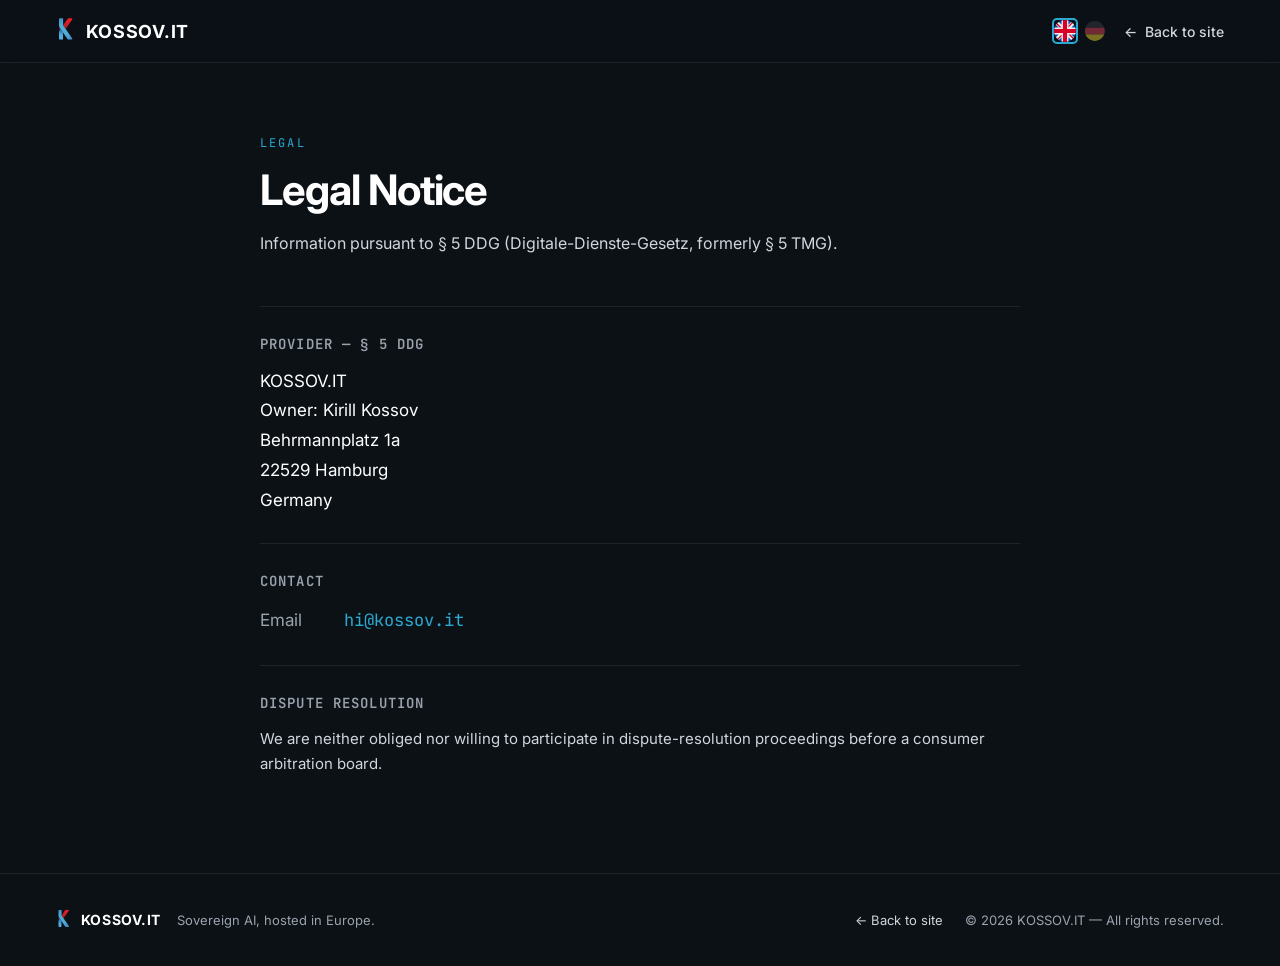
==== legal-notice.html @ 22921ca2 "Add bilingual KOSSOV.IT site with working language switch and filled Impressum Deployable static sit" ====
<!DOCTYPE html>
<html lang="de">
<head>
<meta charset="utf-8">
<meta name="viewport" content="width=device-width, initial-scale=1">
<title>Impressum — KOSSOV.IT</title>
<meta name="description" content="Impressum von KOSSOV.IT — Angaben gemäß § 5 DDG.">
<link rel="canonical" href="https://kossov.it/legal-notice.html">
<meta name="theme-color" content="#0c1116">
<meta name="robots" content="noindex">
<link rel="icon" href="assets/favicon.svg" type="image/svg+xml">
<link rel="apple-touch-icon" href="assets/favicon.svg">
<link rel="preconnect" href="https://fonts.googleapis.com">
<link rel="preconnect" href="https://fonts.gstatic.com" crossorigin>
<link href="https://fonts.googleapis.com/css2?family=Inter:wght@400;500;600;700&family=JetBrains+Mono:wght@400;500&display=swap" rel="stylesheet">
<style>
  *,*::before,*::after{box-sizing:border-box;}
  html,body{margin:0;padding:0;}
  html{scroll-behavior:smooth;}
  ::selection{background:#2ba9d3;color:#fff;}
  .back-link:hover{color:#fff!important;}
  .footer-link:hover{color:#fff!important;}
  .mail-link:hover{color:#fff!important;}
  .lang-flag.inactive:hover{opacity:1!important;}
  @media (max-width:700px){
    .ln-header{padding:13px 20px!important;}
    .ln-content{padding:44px 20px 72px!important;}
    .ln-footer{padding:24px 20px!important;flex-direction:column!important;align-items:flex-start!important;}
    .ln-h1{font-size:34px!important;}
  }
</style>
</head>
<body>

<div style="background:#0c1116;color:#fff;font-family:'Inter',ui-sans-serif,system-ui,sans-serif;-webkit-font-smoothing:antialiased;min-height:100vh;overflow-x:hidden;">

  <header class="ln-header" style="position:sticky;top:0;z-index:50;display:flex;align-items:center;justify-content:space-between;padding:16px 56px;border-bottom:1px solid rgba(255,255,255,.08);background:rgba(12,17,22,.82);backdrop-filter:blur(14px);-webkit-backdrop-filter:blur(14px);">
    <a href="index.html" style="display:flex;align-items:center;gap:11px;text-decoration:none;">
      <img src="assets/k-logo.svg" alt="KOSSOV.IT" style="height:30px;width:auto;display:block;">
      <span style="font-weight:700;font-size:18px;letter-spacing:.04em;color:#fff;">KOSSOV.IT</span>
    </a>
    <div style="display:flex;align-items:center;gap:18px;">
      <div style="display:flex;gap:8px;align-items:center;">
        <img src="assets/flags/en.svg" alt="EN" title="English" class="lang-flag inactive" data-lang="en" style="width:22px;height:22px;border-radius:3px;cursor:pointer;opacity:.45;transition:opacity .15s;">
        <img src="assets/flags/de.svg" alt="DE" title="Deutsch" class="lang-flag" data-lang="de" style="width:22px;height:22px;border-radius:3px;cursor:pointer;box-shadow:0 0 0 2px #2ba9d3;">
      </div>
      <a href="index.html" class="back-link" data-i18n="ln.back" style="display:flex;align-items:center;gap:8px;color:#cfd6dd;font-size:14px;font-weight:500;text-decoration:none;transition:color .15s;"><span>&larr;</span> Zur Website</a>
    </div>
  </header>

  <section class="ln-content" style="padding:72px 56px 96px;">
    <div style="max-width:760px;margin:0 auto;">
      <div data-i18n="ln.eyebrow" style="font-family:'JetBrains Mono',ui-monospace,'SF Mono',Menlo,monospace;font-size:12px;letter-spacing:.18em;text-transform:uppercase;color:#2ba9d3;margin-bottom:16px;">Rechtliches</div>
      <h1 class="ln-h1" data-i18n="ln.h1" style="font-size:42px;font-weight:700;letter-spacing:-.025em;line-height:1.08;margin:0;color:#fff;">Impressum</h1>
      <p data-i18n="ln.intro" style="font-size:16px;line-height:1.7;color:#cfd6dd;margin:18px 0 0;">Angaben gemäß &sect;&nbsp;5 DDG (Digitale-Dienste-Gesetz, vormals &sect;&nbsp;5 TMG).</p>

      <div style="margin-top:48px;border-top:1px solid rgba(255,255,255,.08);padding-top:28px;">
        <h2 data-i18n="ln.provider.h" style="font-size:14px;font-weight:600;font-family:'JetBrains Mono',ui-monospace,'SF Mono',Menlo,monospace;letter-spacing:.08em;text-transform:uppercase;color:#9aa3ad;margin:0 0 14px;">Anbieter &mdash; &sect;&nbsp;5 DDG</h2>
        <div data-i18n="ln.provider.body" style="font-size:17px;line-height:1.75;color:#fff;">KOSSOV.IT<br>Inhaber: Kirill Kossov<br>Behrmannplatz 1a<br>22529 Hamburg<br>Deutschland</div>
      </div>

      <div style="margin-top:28px;border-top:1px solid rgba(255,255,255,.08);padding-top:28px;">
        <h2 data-i18n="ln.contact.h" style="font-size:14px;font-weight:600;font-family:'JetBrains Mono',ui-monospace,'SF Mono',Menlo,monospace;letter-spacing:.08em;text-transform:uppercase;color:#9aa3ad;margin:0 0 14px;">Kontakt</h2>
        <div style="font-size:17px;line-height:1.9;color:#fff;">
          <div style="display:flex;gap:12px;flex-wrap:wrap;"><span data-i18n="ln.contact.email" style="color:#9aa3ad;min-width:72px;">E-Mail</span><a href="mailto:hi@kossov.it" class="mail-link" style="font-family:'JetBrains Mono',ui-monospace,'SF Mono',Menlo,monospace;color:#2ba9d3;text-decoration:none;transition:color .15s;">hi@kossov.it</a></div>
        </div>
      </div>

      <div style="margin-top:28px;border-top:1px solid rgba(255,255,255,.08);padding-top:28px;">
        <h2 data-i18n="ln.dispute.h" style="font-size:14px;font-weight:600;font-family:'JetBrains Mono',ui-monospace,'SF Mono',Menlo,monospace;letter-spacing:.08em;text-transform:uppercase;color:#9aa3ad;margin:0 0 14px;">Streitbeilegung</h2>
        <p data-i18n="ln.dispute.p" style="font-size:15px;line-height:1.7;color:#cfd6dd;margin:0;">Wir sind nicht verpflichtet und nicht bereit, an Streitbeilegungsverfahren vor einer Verbraucherschlichtungsstelle teilzunehmen.</p>
      </div>
    </div>
  </section>

  <footer class="ln-footer" style="padding:34px 56px;display:flex;align-items:center;justify-content:space-between;border-top:1px solid rgba(255,255,255,.08);background:#0c1116;flex-wrap:wrap;gap:16px;">
    <div style="display:flex;align-items:center;gap:10px;">
      <img src="assets/k-logo.svg" alt="" style="height:24px;width:auto;">
      <span style="font-weight:700;font-size:14px;letter-spacing:.04em;color:#fff;">KOSSOV.IT</span>
      <span data-i18n="footer.tag" style="color:#9aa3ad;font-size:13px;margin-left:6px;">Souveräne KI, gehostet in Europa.</span>
    </div>
    <div style="display:flex;align-items:center;gap:22px;font-size:13px;color:#9aa3ad;flex-wrap:wrap;">
      <a href="index.html" class="footer-link" data-i18n="ln.back" style="color:#cfd6dd;text-decoration:none;transition:color .15s;">Zur Website</a>
      <span data-i18n="footer.rights">&copy; 2026 KOSSOV.IT &mdash; Alle Rechte vorbehalten.</span>
    </div>
  </footer>

</div>

<script>
  var I18N_EN = {
    "meta.title": "Legal Notice — KOSSOV.IT",
    "meta.desc": "Legal Notice for KOSSOV.IT — information pursuant to § 5 DDG.",
    "ln.back": "<span>&larr;</span> Back to site",
    "ln.eyebrow": "Legal",
    "ln.h1": "Legal Notice",
    "ln.intro": "Information pursuant to &sect;&nbsp;5 DDG (Digitale-Dienste-Gesetz, formerly &sect;&nbsp;5 TMG).",
    "ln.provider.h": "Provider &mdash; &sect;&nbsp;5 DDG",
    "ln.provider.body": "KOSSOV.IT<br>Owner: Kirill Kossov<br>Behrmannplatz 1a<br>22529 Hamburg<br>Germany",
    "ln.contact.h": "Contact",
    "ln.contact.email": "Email",
    "ln.dispute.h": "Dispute resolution",
    "ln.dispute.p": "We are neither obliged nor willing to participate in dispute-resolution proceedings before a consumer arbitration board.",
    "footer.tag": "Sovereign AI, hosted in Europe.",
    "footer.rights": "&copy; 2026 KOSSOV.IT &mdash; All rights reserved."
  };

  (function(){
    var nodes = document.querySelectorAll('[data-i18n]');
    var deHTML = {};
    nodes.forEach(function(el){ deHTML[el.getAttribute('data-i18n')] = el.innerHTML; });
    var metaDesc = document.querySelector('meta[name="description"]');
    var deMeta = { title: document.title, desc: metaDesc ? metaDesc.getAttribute('content') : '' };

    function apply(lang){
      var en = lang === 'en';
      document.documentElement.lang = lang;
      nodes.forEach(function(el){
        var k = el.getAttribute('data-i18n');
        el.innerHTML = (en && I18N_EN[k] != null) ? I18N_EN[k] : deHTML[k];
      });
      document.title = en ? I18N_EN['meta.title'] : deMeta.title;
      if(metaDesc) metaDesc.setAttribute('content', en ? I18N_EN['meta.desc'] : deMeta.desc);
      document.querySelectorAll('.lang-flag').forEach(function(f){
        var active = f.getAttribute('data-lang') === lang;
        f.style.opacity = active ? '1' : '.45';
        f.style.boxShadow = active ? '0 0 0 2px #2ba9d3' : 'none';
        f.classList.toggle('inactive', !active);
      });
    }

    function setLang(lang, persist){
      if(lang !== 'en') lang = 'de';
      apply(lang);
      if(persist){ try{ localStorage.setItem('lang', lang); }catch(e){} }
    }

    function detect(){
      var saved = null;
      try{ saved = localStorage.getItem('lang'); }catch(e){}
      if(saved === 'en' || saved === 'de') return saved;
      var nav = (navigator.languages && navigator.languages[0]) || navigator.language || navigator.userLanguage || '';
      return nav.toLowerCase().indexOf('en') === 0 ? 'en' : 'de';
    }

    document.querySelectorAll('.lang-flag').forEach(function(f){
      f.addEventListener('click', function(){ setLang(f.getAttribute('data-lang'), true); });
    });

    setLang(detect(), false);
    window.setLang = setLang;
  })();
</script>

</body>
</html>
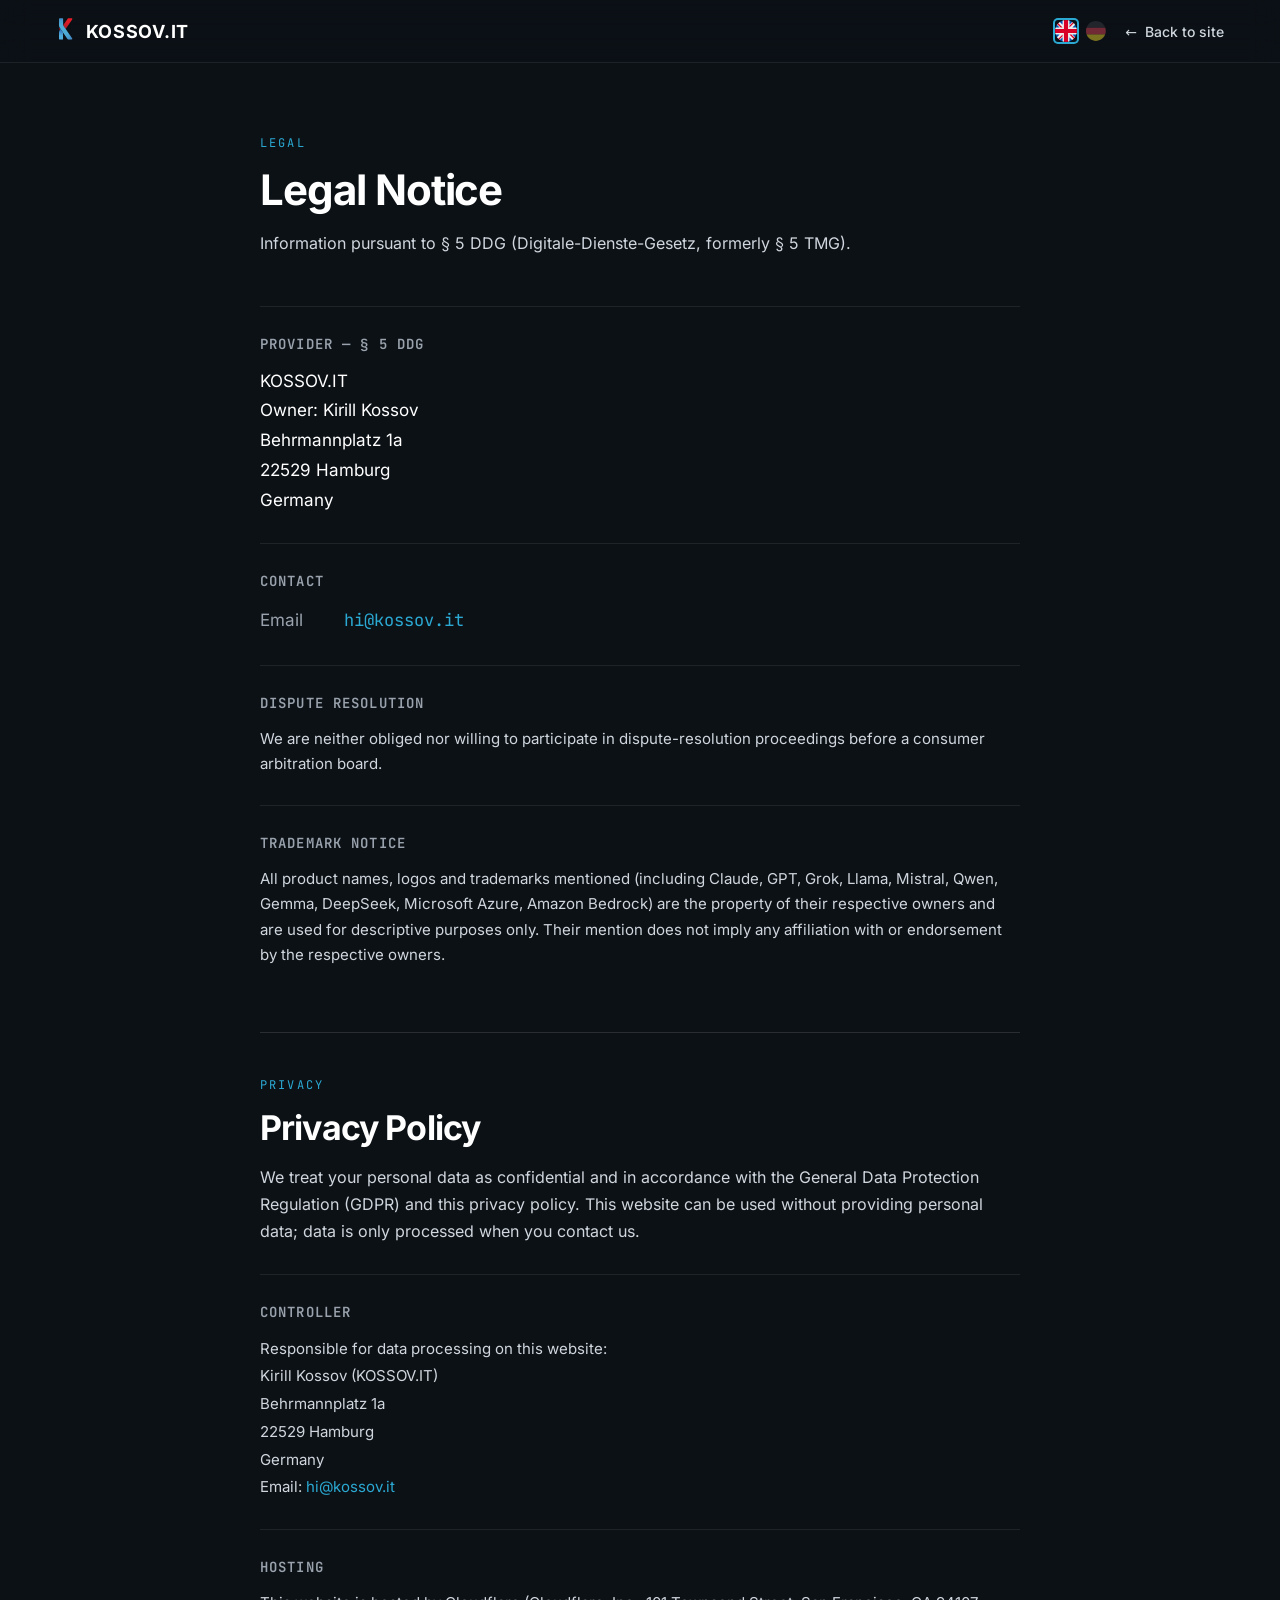
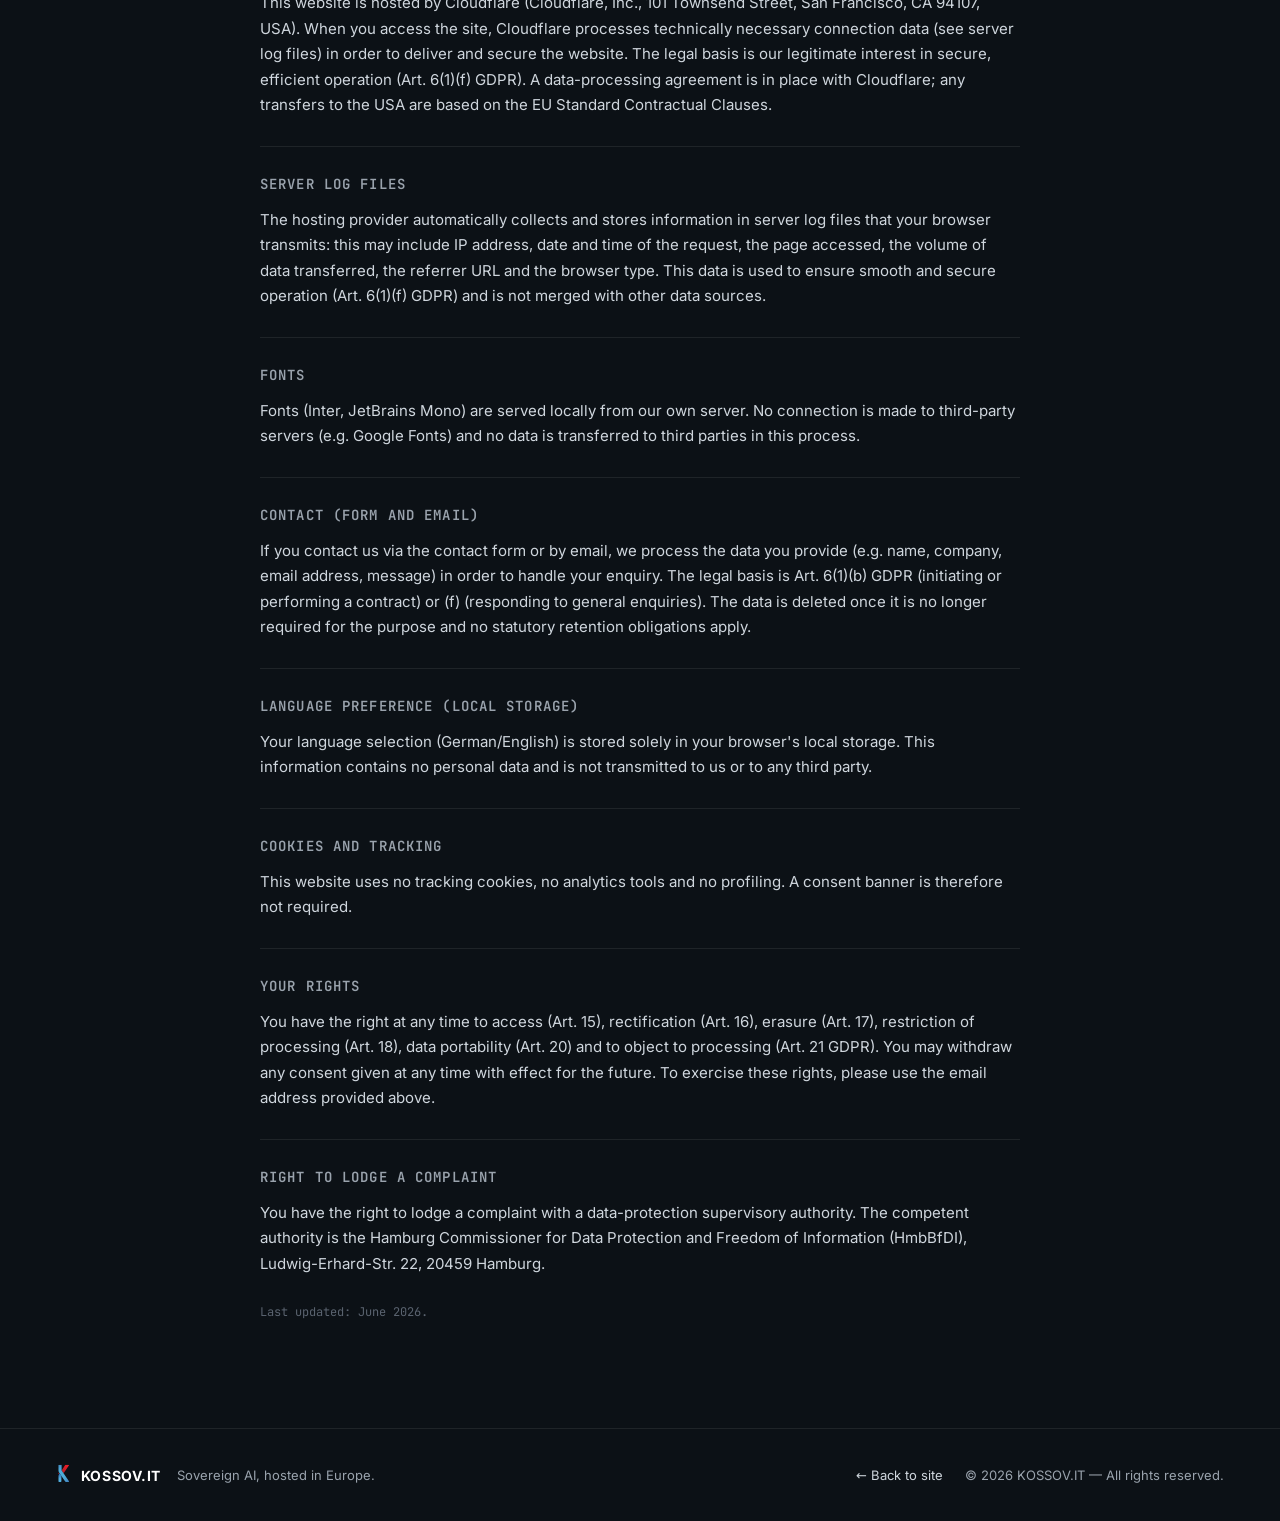
==== commit 4b163478: "Self-host fonts, add privacy policy, wire form, obfuscate email, add OG image Privacy / fonts - Self" ====
--- a/legal-notice.html
+++ b/legal-notice.html
@@ -3,16 +3,14 @@
 <head>
 <meta charset="utf-8">
 <meta name="viewport" content="width=device-width, initial-scale=1">
-<title>Impressum — KOSSOV.IT</title>
-<meta name="description" content="Impressum von KOSSOV.IT — Angaben gemäß § 5 DDG.">
+<title>Impressum & Datenschutz — KOSSOV.IT</title>
+<meta name="description" content="Impressum und Datenschutzerklärung von KOSSOV.IT — Angaben gemäß § 5 DDG und Art. 13 DSGVO.">
 <link rel="canonical" href="https://kossov.it/legal-notice.html">
 <meta name="theme-color" content="#0c1116">
 <meta name="robots" content="noindex">
 <link rel="icon" href="assets/favicon.svg" type="image/svg+xml">
 <link rel="apple-touch-icon" href="assets/favicon.svg">
-<link rel="preconnect" href="https://fonts.googleapis.com">
-<link rel="preconnect" href="https://fonts.gstatic.com" crossorigin>
-<link href="https://fonts.googleapis.com/css2?family=Inter:wght@400;500;600;700&family=JetBrains+Mono:wght@400;500&display=swap" rel="stylesheet">
+<link rel="stylesheet" href="assets/fonts.css">
 <style>
   *,*::before,*::after{box-sizing:border-box;}
   html,body{margin:0;padding:0;}
@@ -62,7 +60,7 @@
       <div style="margin-top:28px;border-top:1px solid rgba(255,255,255,.08);padding-top:28px;">
         <h2 data-i18n="ln.contact.h" style="font-size:14px;font-weight:600;font-family:'JetBrains Mono',ui-monospace,'SF Mono',Menlo,monospace;letter-spacing:.08em;text-transform:uppercase;color:#9aa3ad;margin:0 0 14px;">Kontakt</h2>
         <div style="font-size:17px;line-height:1.9;color:#fff;">
-          <div style="display:flex;gap:12px;flex-wrap:wrap;"><span data-i18n="ln.contact.email" style="color:#9aa3ad;min-width:72px;">E-Mail</span><a href="mailto:hi@kossov.it" class="mail-link" style="font-family:'JetBrains Mono',ui-monospace,'SF Mono',Menlo,monospace;color:#2ba9d3;text-decoration:none;transition:color .15s;">hi@kossov.it</a></div>
+          <div style="display:flex;gap:12px;flex-wrap:wrap;"><span data-i18n="ln.contact.email" style="color:#9aa3ad;min-width:72px;">E-Mail</span><a data-eu="hi" data-ed="kossov.it" href="#" class="mail-link" style="font-family:'JetBrains Mono',ui-monospace,'SF Mono',Menlo,monospace;color:#2ba9d3;text-decoration:none;transition:color .15s;">hi(at)kossov.it</a></div>
         </div>
       </div>
 
@@ -70,6 +68,64 @@
         <h2 data-i18n="ln.dispute.h" style="font-size:14px;font-weight:600;font-family:'JetBrains Mono',ui-monospace,'SF Mono',Menlo,monospace;letter-spacing:.08em;text-transform:uppercase;color:#9aa3ad;margin:0 0 14px;">Streitbeilegung</h2>
         <p data-i18n="ln.dispute.p" style="font-size:15px;line-height:1.7;color:#cfd6dd;margin:0;">Wir sind nicht verpflichtet und nicht bereit, an Streitbeilegungsverfahren vor einer Verbraucherschlichtungsstelle teilzunehmen.</p>
       </div>
+
+      <div style="margin-top:28px;border-top:1px solid rgba(255,255,255,.08);padding-top:28px;">
+        <h2 data-i18n="ln.trademark.h" style="font-size:14px;font-weight:600;font-family:'JetBrains Mono',ui-monospace,'SF Mono',Menlo,monospace;letter-spacing:.08em;text-transform:uppercase;color:#9aa3ad;margin:0 0 14px;">Markenhinweis</h2>
+        <p data-i18n="ln.trademark.p" style="font-size:15px;line-height:1.7;color:#cfd6dd;margin:0;">Alle genannten Produktnamen, Logos und Marken (u.&nbsp;a. Claude, GPT, Grok, Llama, Mistral, Qwen, Gemma, DeepSeek, Microsoft Azure, Amazon Bedrock) sind Eigentum ihrer jeweiligen Inhaber und dienen ausschließlich der Beschreibung. Ihre Nennung begründet keine Verbindung zu oder Befürwortung durch die jeweiligen Inhaber.</p>
+      </div>
+
+      <div id="datenschutz" style="margin-top:64px;border-top:1px solid rgba(255,255,255,.12);padding-top:44px;scroll-margin-top:90px;">
+        <div data-i18n="ln.pp.eyebrow" style="font-family:'JetBrains Mono',ui-monospace,'SF Mono',Menlo,monospace;font-size:12px;letter-spacing:.18em;text-transform:uppercase;color:#2ba9d3;margin-bottom:16px;">Datenschutz</div>
+        <h2 data-i18n="ln.pp.h" style="font-size:34px;font-weight:700;letter-spacing:-.025em;line-height:1.1;margin:0;color:#fff;">Datenschutzerklärung</h2>
+        <p data-i18n="ln.pp.intro" style="font-size:16px;line-height:1.7;color:#cfd6dd;margin:18px 0 0;">Wir behandeln Ihre personenbezogenen Daten vertraulich und entsprechend der Datenschutz-Grundverordnung (DSGVO) sowie dieser Datenschutzerklärung. Diese Website kann ohne Angabe personenbezogener Daten genutzt werden; Daten werden nur verarbeitet, wenn Sie uns kontaktieren.</p>
+      </div>
+
+      <div style="margin-top:28px;border-top:1px solid rgba(255,255,255,.08);padding-top:28px;">
+        <h2 data-i18n="ln.pp.controller.h" style="font-size:14px;font-weight:600;font-family:'JetBrains Mono',ui-monospace,'SF Mono',Menlo,monospace;letter-spacing:.08em;text-transform:uppercase;color:#9aa3ad;margin:0 0 14px;">Verantwortlicher</h2>
+        <div data-i18n="ln.pp.controller.b" style="font-size:15px;line-height:1.85;color:#cfd6dd;">Verantwortlich für die Datenverarbeitung auf dieser Website:<br>Kirill Kossov (KOSSOV.IT)<br>Behrmannplatz 1a<br>22529 Hamburg<br>Deutschland<br>E-Mail: <a data-eu="hi" data-ed="kossov.it" href="#" class="mail-link" style="color:#2ba9d3;text-decoration:none;">hi(at)kossov.it</a></div>
+      </div>
+
+      <div style="margin-top:28px;border-top:1px solid rgba(255,255,255,.08);padding-top:28px;">
+        <h2 data-i18n="ln.pp.hosting.h" style="font-size:14px;font-weight:600;font-family:'JetBrains Mono',ui-monospace,'SF Mono',Menlo,monospace;letter-spacing:.08em;text-transform:uppercase;color:#9aa3ad;margin:0 0 14px;">Hosting</h2>
+        <p data-i18n="ln.pp.hosting.b" style="font-size:15px;line-height:1.7;color:#cfd6dd;margin:0;">Diese Website wird bei Cloudflare gehostet (Cloudflare, Inc., 101 Townsend Street, San Francisco, CA 94107, USA). Beim Aufruf der Website verarbeitet Cloudflare technisch notwendige Verbindungsdaten (siehe Server-Logfiles), um die Auslieferung und Sicherheit der Website zu gewährleisten. Rechtsgrundlage ist unser berechtigtes Interesse an einem sicheren und effizienten Betrieb (Art. 6 Abs. 1 lit. f DSGVO). Mit Cloudflare besteht ein Auftragsverarbeitungsvertrag; etwaige Übermittlungen in die USA stützen sich auf die EU-Standardvertragsklauseln.</p>
+      </div>
+
+      <div style="margin-top:28px;border-top:1px solid rgba(255,255,255,.08);padding-top:28px;">
+        <h2 data-i18n="ln.pp.logs.h" style="font-size:14px;font-weight:600;font-family:'JetBrains Mono',ui-monospace,'SF Mono',Menlo,monospace;letter-spacing:.08em;text-transform:uppercase;color:#9aa3ad;margin:0 0 14px;">Server-Logfiles</h2>
+        <p data-i18n="ln.pp.logs.b" style="font-size:15px;line-height:1.7;color:#cfd6dd;margin:0;">Der Hosting-Provider erhebt und speichert automatisch Informationen in Server-Logfiles, die Ihr Browser übermittelt: Dies können IP-Adresse, Datum und Uhrzeit der Anfrage, die aufgerufene Seite, die übertragene Datenmenge, die Referrer-URL sowie der Browsertyp sein. Diese Daten dienen der Sicherstellung eines störungsfreien und sicheren Betriebs (Art. 6 Abs. 1 lit. f DSGVO) und werden nicht mit anderen Datenquellen zusammengeführt.</p>
+      </div>
+
+      <div style="margin-top:28px;border-top:1px solid rgba(255,255,255,.08);padding-top:28px;">
+        <h2 data-i18n="ln.pp.fonts.h" style="font-size:14px;font-weight:600;font-family:'JetBrains Mono',ui-monospace,'SF Mono',Menlo,monospace;letter-spacing:.08em;text-transform:uppercase;color:#9aa3ad;margin:0 0 14px;">Schriftarten</h2>
+        <p data-i18n="ln.pp.fonts.b" style="font-size:15px;line-height:1.7;color:#cfd6dd;margin:0;">Schriftarten (Inter, JetBrains Mono) werden lokal von unserem eigenen Server ausgeliefert. Es besteht keine Verbindung zu Servern Dritter (z.&nbsp;B. Google Fonts); hierbei werden keine Daten an Dritte übertragen.</p>
+      </div>
+
+      <div style="margin-top:28px;border-top:1px solid rgba(255,255,255,.08);padding-top:28px;">
+        <h2 data-i18n="ln.pp.contact.h" style="font-size:14px;font-weight:600;font-family:'JetBrains Mono',ui-monospace,'SF Mono',Menlo,monospace;letter-spacing:.08em;text-transform:uppercase;color:#9aa3ad;margin:0 0 14px;">Kontaktaufnahme (Formular und E-Mail)</h2>
+        <p data-i18n="ln.pp.contact.b" style="font-size:15px;line-height:1.7;color:#cfd6dd;margin:0;">Wenn Sie uns über das Kontaktformular oder per E-Mail kontaktieren, verarbeiten wir die von Ihnen mitgeteilten Daten (z.&nbsp;B. Name, Unternehmen, E-Mail-Adresse, Nachricht), um Ihre Anfrage zu bearbeiten. Rechtsgrundlage ist Art. 6 Abs. 1 lit. b DSGVO (Anbahnung bzw. Erfüllung eines Vertrags) oder lit. f (Beantwortung allgemeiner Anfragen). Die Daten werden gelöscht, sobald sie für den Zweck nicht mehr erforderlich sind und keine gesetzlichen Aufbewahrungspflichten entgegenstehen.</p>
+      </div>
+
+      <div style="margin-top:28px;border-top:1px solid rgba(255,255,255,.08);padding-top:28px;">
+        <h2 data-i18n="ln.pp.storage.h" style="font-size:14px;font-weight:600;font-family:'JetBrains Mono',ui-monospace,'SF Mono',Menlo,monospace;letter-spacing:.08em;text-transform:uppercase;color:#9aa3ad;margin:0 0 14px;">Spracheinstellung (lokaler Speicher)</h2>
+        <p data-i18n="ln.pp.storage.b" style="font-size:15px;line-height:1.7;color:#cfd6dd;margin:0;">Ihre Sprachauswahl (Deutsch/Englisch) wird ausschließlich lokal in Ihrem Browser gespeichert (localStorage). Diese Information enthält keine personenbezogenen Daten und wird nicht an uns oder Dritte übertragen.</p>
+      </div>
+
+      <div style="margin-top:28px;border-top:1px solid rgba(255,255,255,.08);padding-top:28px;">
+        <h2 data-i18n="ln.pp.cookies.h" style="font-size:14px;font-weight:600;font-family:'JetBrains Mono',ui-monospace,'SF Mono',Menlo,monospace;letter-spacing:.08em;text-transform:uppercase;color:#9aa3ad;margin:0 0 14px;">Cookies und Tracking</h2>
+        <p data-i18n="ln.pp.cookies.b" style="font-size:15px;line-height:1.7;color:#cfd6dd;margin:0;">Diese Website verwendet keine Tracking-Cookies, keine Analyse-Werkzeuge und kein Profiling. Ein Einwilligungsbanner ist daher nicht erforderlich.</p>
+      </div>
+
+      <div style="margin-top:28px;border-top:1px solid rgba(255,255,255,.08);padding-top:28px;">
+        <h2 data-i18n="ln.pp.rights.h" style="font-size:14px;font-weight:600;font-family:'JetBrains Mono',ui-monospace,'SF Mono',Menlo,monospace;letter-spacing:.08em;text-transform:uppercase;color:#9aa3ad;margin:0 0 14px;">Ihre Rechte</h2>
+        <p data-i18n="ln.pp.rights.b" style="font-size:15px;line-height:1.7;color:#cfd6dd;margin:0;">Sie haben jederzeit das Recht auf Auskunft (Art. 15), Berichtigung (Art. 16), Löschung (Art. 17), Einschränkung der Verarbeitung (Art. 18), Datenübertragbarkeit (Art. 20) sowie Widerspruch gegen die Verarbeitung (Art. 21 DSGVO). Eine erteilte Einwilligung können Sie jederzeit mit Wirkung für die Zukunft widerrufen. Bitte nutzen Sie hierzu die oben genannte E-Mail-Adresse.</p>
+      </div>
+
+      <div style="margin-top:28px;border-top:1px solid rgba(255,255,255,.08);padding-top:28px;">
+        <h2 data-i18n="ln.pp.complaint.h" style="font-size:14px;font-weight:600;font-family:'JetBrains Mono',ui-monospace,'SF Mono',Menlo,monospace;letter-spacing:.08em;text-transform:uppercase;color:#9aa3ad;margin:0 0 14px;">Beschwerderecht bei der Aufsichtsbehörde</h2>
+        <p data-i18n="ln.pp.complaint.b" style="font-size:15px;line-height:1.7;color:#cfd6dd;margin:0;">Ihnen steht ein Beschwerderecht bei einer Datenschutz-Aufsichtsbehörde zu. Zuständig ist der Hamburgische Beauftragte für Datenschutz und Informationsfreiheit (HmbBfDI), Ludwig-Erhard-Str. 22, 20459 Hamburg.</p>
+      </div>
+
+      <p data-i18n="ln.pp.updated" style="margin-top:28px;font-family:'JetBrains Mono',ui-monospace,'SF Mono',Menlo,monospace;font-size:12px;color:#5b6470;">Stand: Juni 2026.</p>
     </div>
   </section>
 
@@ -89,8 +145,8 @@
 
 <script>
   var I18N_EN = {
-    "meta.title": "Legal Notice — KOSSOV.IT",
-    "meta.desc": "Legal Notice for KOSSOV.IT — information pursuant to § 5 DDG.",
+    "meta.title": "Legal Notice & Privacy — KOSSOV.IT",
+    "meta.desc": "Legal notice and privacy policy for KOSSOV.IT — pursuant to § 5 DDG and Art. 13 GDPR.",
     "ln.back": "<span>&larr;</span> Back to site",
     "ln.eyebrow": "Legal",
     "ln.h1": "Legal Notice",
@@ -101,6 +157,30 @@
     "ln.contact.email": "Email",
     "ln.dispute.h": "Dispute resolution",
     "ln.dispute.p": "We are neither obliged nor willing to participate in dispute-resolution proceedings before a consumer arbitration board.",
+    "ln.trademark.h": "Trademark notice",
+    "ln.trademark.p": "All product names, logos and trademarks mentioned (including Claude, GPT, Grok, Llama, Mistral, Qwen, Gemma, DeepSeek, Microsoft Azure, Amazon Bedrock) are the property of their respective owners and are used for descriptive purposes only. Their mention does not imply any affiliation with or endorsement by the respective owners.",
+    "ln.pp.eyebrow": "Privacy",
+    "ln.pp.h": "Privacy Policy",
+    "ln.pp.intro": "We treat your personal data as confidential and in accordance with the General Data Protection Regulation (GDPR) and this privacy policy. This website can be used without providing personal data; data is only processed when you contact us.",
+    "ln.pp.controller.h": "Controller",
+    "ln.pp.controller.b": "Responsible for data processing on this website:<br>Kirill Kossov (KOSSOV.IT)<br>Behrmannplatz 1a<br>22529 Hamburg<br>Germany<br>Email: <a data-eu=\"hi\" data-ed=\"kossov.it\" href=\"#\" class=\"mail-link\" style=\"color:#2ba9d3;text-decoration:none;\">hi(at)kossov.it</a>",
+    "ln.pp.hosting.h": "Hosting",
+    "ln.pp.hosting.b": "This website is hosted by Cloudflare (Cloudflare, Inc., 101 Townsend Street, San Francisco, CA 94107, USA). When you access the site, Cloudflare processes technically necessary connection data (see server log files) in order to deliver and secure the website. The legal basis is our legitimate interest in secure, efficient operation (Art. 6(1)(f) GDPR). A data-processing agreement is in place with Cloudflare; any transfers to the USA are based on the EU Standard Contractual Clauses.",
+    "ln.pp.logs.h": "Server log files",
+    "ln.pp.logs.b": "The hosting provider automatically collects and stores information in server log files that your browser transmits: this may include IP address, date and time of the request, the page accessed, the volume of data transferred, the referrer URL and the browser type. This data is used to ensure smooth and secure operation (Art. 6(1)(f) GDPR) and is not merged with other data sources.",
+    "ln.pp.fonts.h": "Fonts",
+    "ln.pp.fonts.b": "Fonts (Inter, JetBrains Mono) are served locally from our own server. No connection is made to third-party servers (e.g. Google Fonts) and no data is transferred to third parties in this process.",
+    "ln.pp.contact.h": "Contact (form and email)",
+    "ln.pp.contact.b": "If you contact us via the contact form or by email, we process the data you provide (e.g. name, company, email address, message) in order to handle your enquiry. The legal basis is Art. 6(1)(b) GDPR (initiating or performing a contract) or (f) (responding to general enquiries). The data is deleted once it is no longer required for the purpose and no statutory retention obligations apply.",
+    "ln.pp.storage.h": "Language preference (local storage)",
+    "ln.pp.storage.b": "Your language selection (German/English) is stored solely in your browser's local storage. This information contains no personal data and is not transmitted to us or to any third party.",
+    "ln.pp.cookies.h": "Cookies and tracking",
+    "ln.pp.cookies.b": "This website uses no tracking cookies, no analytics tools and no profiling. A consent banner is therefore not required.",
+    "ln.pp.rights.h": "Your rights",
+    "ln.pp.rights.b": "You have the right at any time to access (Art. 15), rectification (Art. 16), erasure (Art. 17), restriction of processing (Art. 18), data portability (Art. 20) and to object to processing (Art. 21 GDPR). You may withdraw any consent given at any time with effect for the future. To exercise these rights, please use the email address provided above.",
+    "ln.pp.complaint.h": "Right to lodge a complaint",
+    "ln.pp.complaint.b": "You have the right to lodge a complaint with a data-protection supervisory authority. The competent authority is the Hamburg Commissioner for Data Protection and Freedom of Information (HmbBfDI), Ludwig-Erhard-Str. 22, 20459 Hamburg.",
+    "ln.pp.updated": "Last updated: June 2026.",
     "footer.tag": "Sovereign AI, hosted in Europe.",
     "footer.rights": "&copy; 2026 KOSSOV.IT &mdash; All rights reserved."
   };
@@ -111,6 +191,16 @@
     nodes.forEach(function(el){ deHTML[el.getAttribute('data-i18n')] = el.innerHTML; });
     var metaDesc = document.querySelector('meta[name="description"]');
     var deMeta = { title: document.title, desc: metaDesc ? metaDesc.getAttribute('content') : '' };
+
+    function fillEmails(){
+      var els = document.querySelectorAll('a[data-eu][data-ed]');
+      for(var i=0;i<els.length;i++){
+        var a = els[i];
+        var addr = a.getAttribute('data-eu') + String.fromCharCode(64) + a.getAttribute('data-ed');
+        a.setAttribute('href','mailto:' + addr);
+        a.textContent = addr;
+      }
+    }
 
     function apply(lang){
       var en = lang === 'en';
@@ -127,6 +217,7 @@
         f.style.boxShadow = active ? '0 0 0 2px #2ba9d3' : 'none';
         f.classList.toggle('inactive', !active);
       });
+      fillEmails();
     }
 
     function setLang(lang, persist){
--- a/assets/fonts.css
+++ b/assets/fonts.css
@@ -0,0 +1,18 @@
+/* Self-hosted fonts — no external requests, no data sent to Google.
+   Inter and JetBrains Mono are licensed under the SIL Open Font License 1.1,
+   which permits self-hosting. Both are variable fonts: a single file per
+   family covers the full weight axis used across the site. */
+@font-face{
+  font-family:'Inter';
+  font-style:normal;
+  font-weight:100 900;
+  font-display:swap;
+  src:url('fonts/inter.woff2') format('woff2');
+}
+@font-face{
+  font-family:'JetBrains Mono';
+  font-style:normal;
+  font-weight:100 800;
+  font-display:swap;
+  src:url('fonts/jetbrains-mono.woff2') format('woff2');
+}
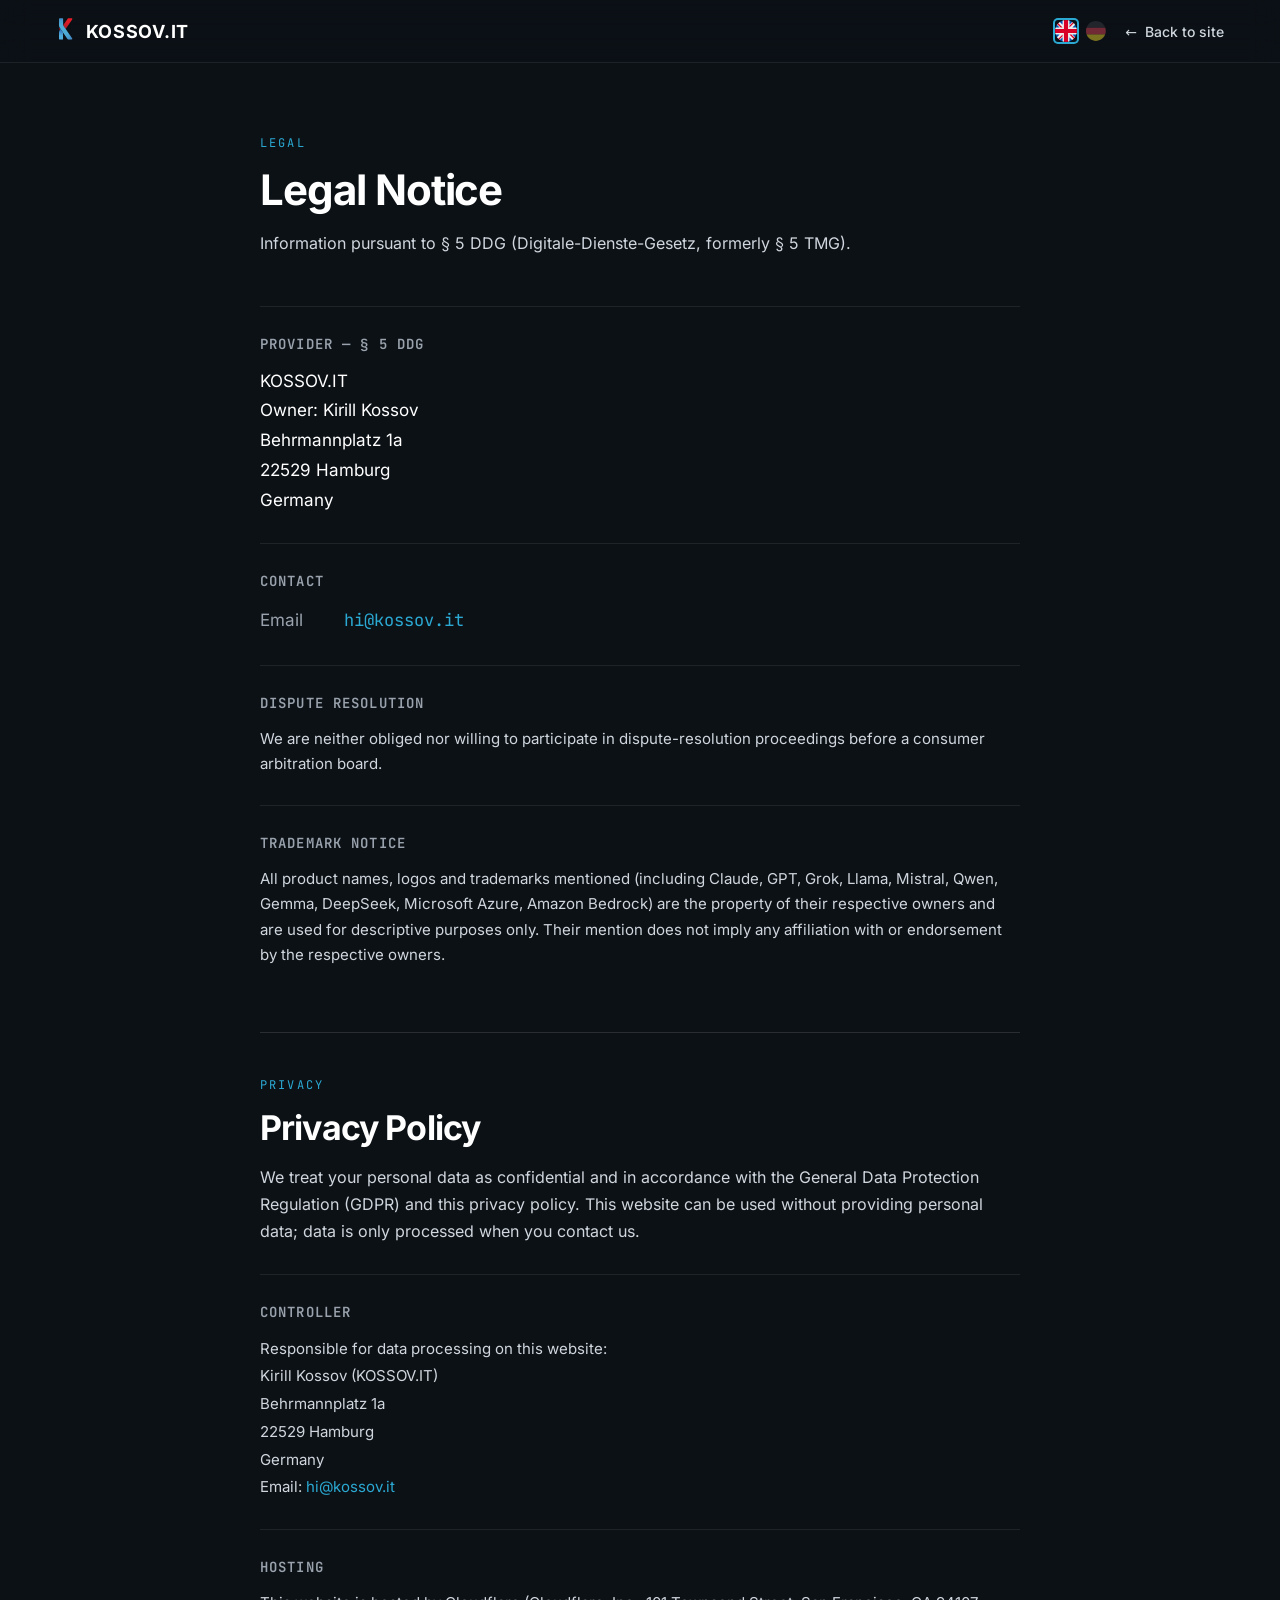
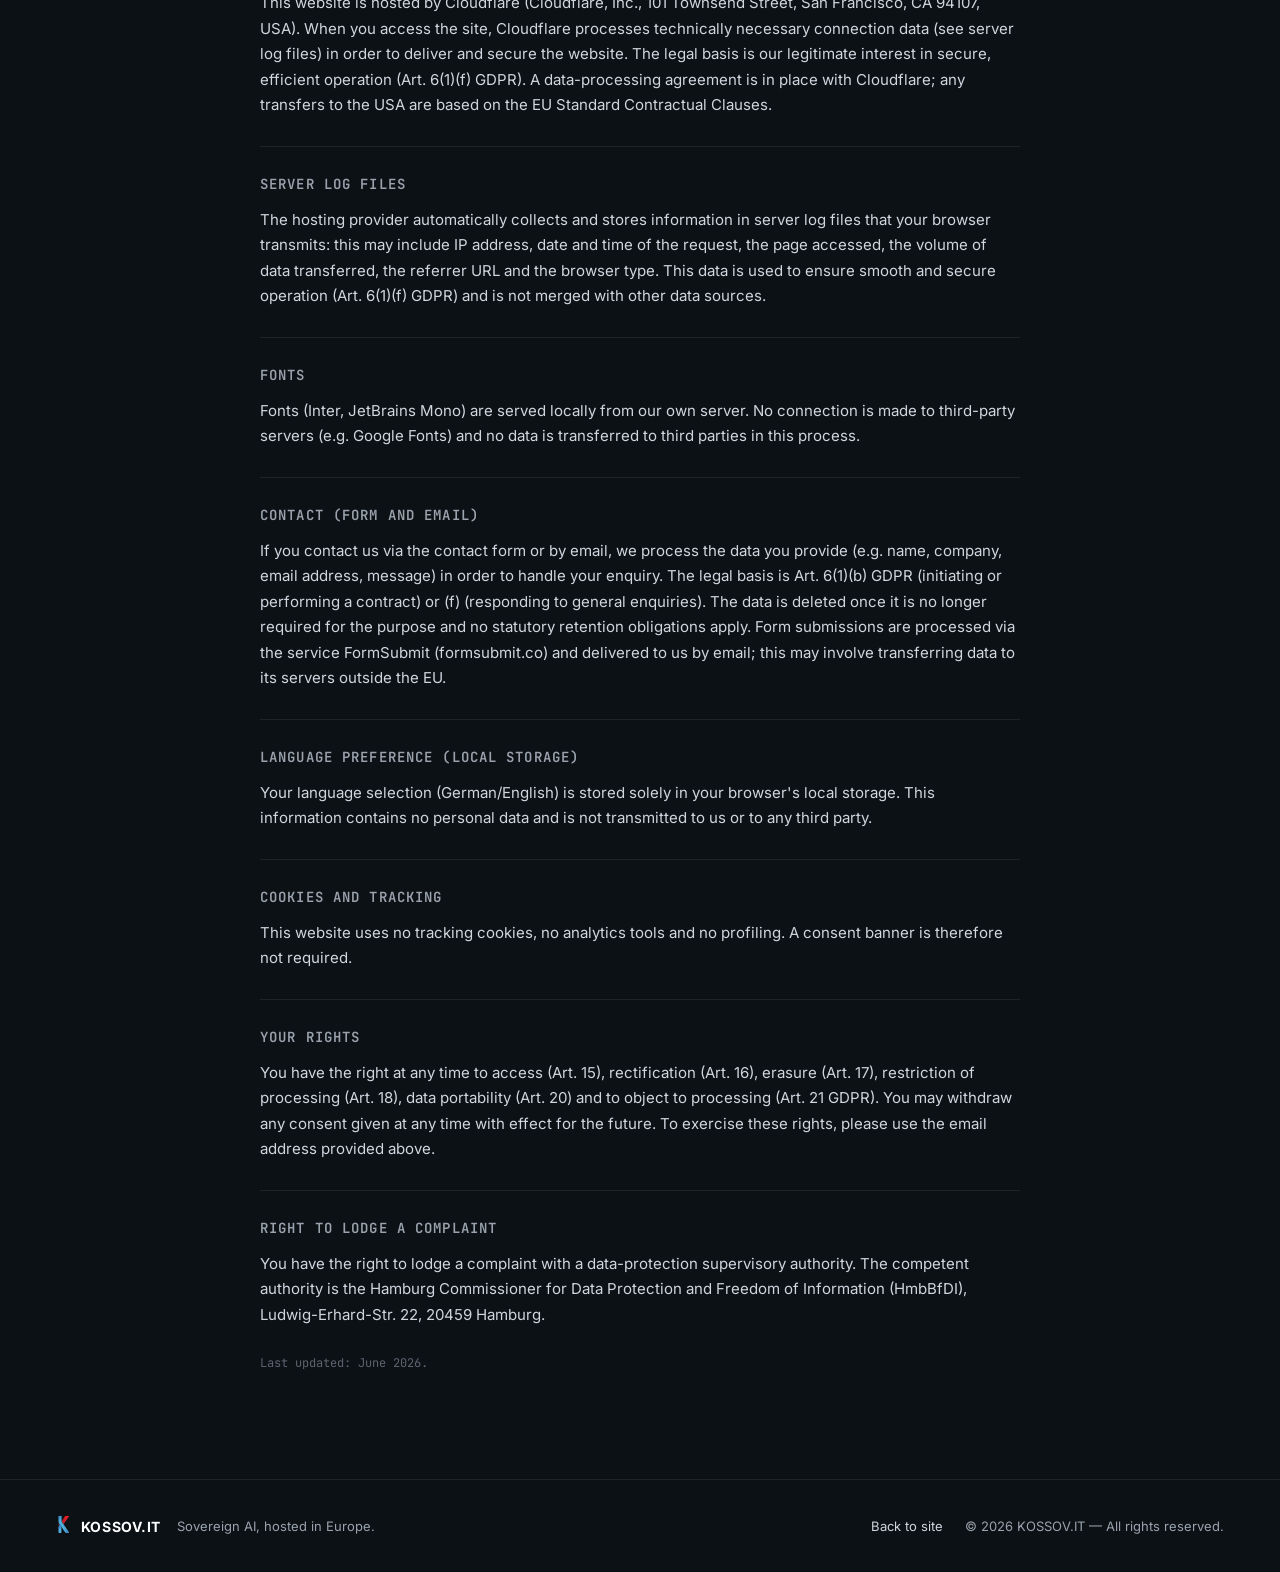
==== commit b28131b4: "Align DE/EN copy: separate legal footer back-link; GDPR cert chip "By default" - legal-notice: the h" ====
--- a/legal-notice.html
+++ b/legal-notice.html
@@ -102,7 +102,7 @@
 
       <div style="margin-top:28px;border-top:1px solid rgba(255,255,255,.08);padding-top:28px;">
         <h2 data-i18n="ln.pp.contact.h" style="font-size:14px;font-weight:600;font-family:'JetBrains Mono',ui-monospace,'SF Mono',Menlo,monospace;letter-spacing:.08em;text-transform:uppercase;color:#9aa3ad;margin:0 0 14px;">Kontaktaufnahme (Formular und E-Mail)</h2>
-        <p data-i18n="ln.pp.contact.b" style="font-size:15px;line-height:1.7;color:#cfd6dd;margin:0;">Wenn Sie uns über das Kontaktformular oder per E-Mail kontaktieren, verarbeiten wir die von Ihnen mitgeteilten Daten (z.&nbsp;B. Name, Unternehmen, E-Mail-Adresse, Nachricht), um Ihre Anfrage zu bearbeiten. Rechtsgrundlage ist Art. 6 Abs. 1 lit. b DSGVO (Anbahnung bzw. Erfüllung eines Vertrags) oder lit. f (Beantwortung allgemeiner Anfragen). Die Daten werden gelöscht, sobald sie für den Zweck nicht mehr erforderlich sind und keine gesetzlichen Aufbewahrungspflichten entgegenstehen.</p>
+        <p data-i18n="ln.pp.contact.b" style="font-size:15px;line-height:1.7;color:#cfd6dd;margin:0;">Wenn Sie uns über das Kontaktformular oder per E-Mail kontaktieren, verarbeiten wir die von Ihnen mitgeteilten Daten (z.&nbsp;B. Name, Unternehmen, E-Mail-Adresse, Nachricht), um Ihre Anfrage zu bearbeiten. Rechtsgrundlage ist Art. 6 Abs. 1 lit. b DSGVO (Anbahnung bzw. Erfüllung eines Vertrags) oder lit. f (Beantwortung allgemeiner Anfragen). Die Daten werden gelöscht, sobald sie für den Zweck nicht mehr erforderlich sind und keine gesetzlichen Aufbewahrungspflichten entgegenstehen. Formularübermittlungen werden über den Dienst FormSubmit (formsubmit.co) verarbeitet und uns per E-Mail zugestellt; dabei können Daten an dessen Server außerhalb der EU übermittelt werden.</p>
       </div>
 
       <div style="margin-top:28px;border-top:1px solid rgba(255,255,255,.08);padding-top:28px;">
@@ -136,7 +136,7 @@
       <span data-i18n="footer.tag" style="color:#9aa3ad;font-size:13px;margin-left:6px;">Souveräne KI, gehostet in Europa.</span>
     </div>
     <div style="display:flex;align-items:center;gap:22px;font-size:13px;color:#9aa3ad;flex-wrap:wrap;">
-      <a href="index.html" class="footer-link" data-i18n="ln.back" style="color:#cfd6dd;text-decoration:none;transition:color .15s;">Zur Website</a>
+      <a href="index.html" class="footer-link" data-i18n="ln.backfoot" style="color:#cfd6dd;text-decoration:none;transition:color .15s;">Zur Website</a>
       <span data-i18n="footer.rights">&copy; 2026 KOSSOV.IT &mdash; Alle Rechte vorbehalten.</span>
     </div>
   </footer>
@@ -148,6 +148,7 @@
     "meta.title": "Legal Notice & Privacy — KOSSOV.IT",
     "meta.desc": "Legal notice and privacy policy for KOSSOV.IT — pursuant to § 5 DDG and Art. 13 GDPR.",
     "ln.back": "<span>&larr;</span> Back to site",
+    "ln.backfoot": "Back to site",
     "ln.eyebrow": "Legal",
     "ln.h1": "Legal Notice",
     "ln.intro": "Information pursuant to &sect;&nbsp;5 DDG (Digitale-Dienste-Gesetz, formerly &sect;&nbsp;5 TMG).",
@@ -171,7 +172,7 @@
     "ln.pp.fonts.h": "Fonts",
     "ln.pp.fonts.b": "Fonts (Inter, JetBrains Mono) are served locally from our own server. No connection is made to third-party servers (e.g. Google Fonts) and no data is transferred to third parties in this process.",
     "ln.pp.contact.h": "Contact (form and email)",
-    "ln.pp.contact.b": "If you contact us via the contact form or by email, we process the data you provide (e.g. name, company, email address, message) in order to handle your enquiry. The legal basis is Art. 6(1)(b) GDPR (initiating or performing a contract) or (f) (responding to general enquiries). The data is deleted once it is no longer required for the purpose and no statutory retention obligations apply.",
+    "ln.pp.contact.b": "If you contact us via the contact form or by email, we process the data you provide (e.g. name, company, email address, message) in order to handle your enquiry. The legal basis is Art. 6(1)(b) GDPR (initiating or performing a contract) or (f) (responding to general enquiries). The data is deleted once it is no longer required for the purpose and no statutory retention obligations apply. Form submissions are processed via the service FormSubmit (formsubmit.co) and delivered to us by email; this may involve transferring data to its servers outside the EU.",
     "ln.pp.storage.h": "Language preference (local storage)",
     "ln.pp.storage.b": "Your language selection (German/English) is stored solely in your browser's local storage. This information contains no personal data and is not transmitted to us or to any third party.",
     "ln.pp.cookies.h": "Cookies and tracking",
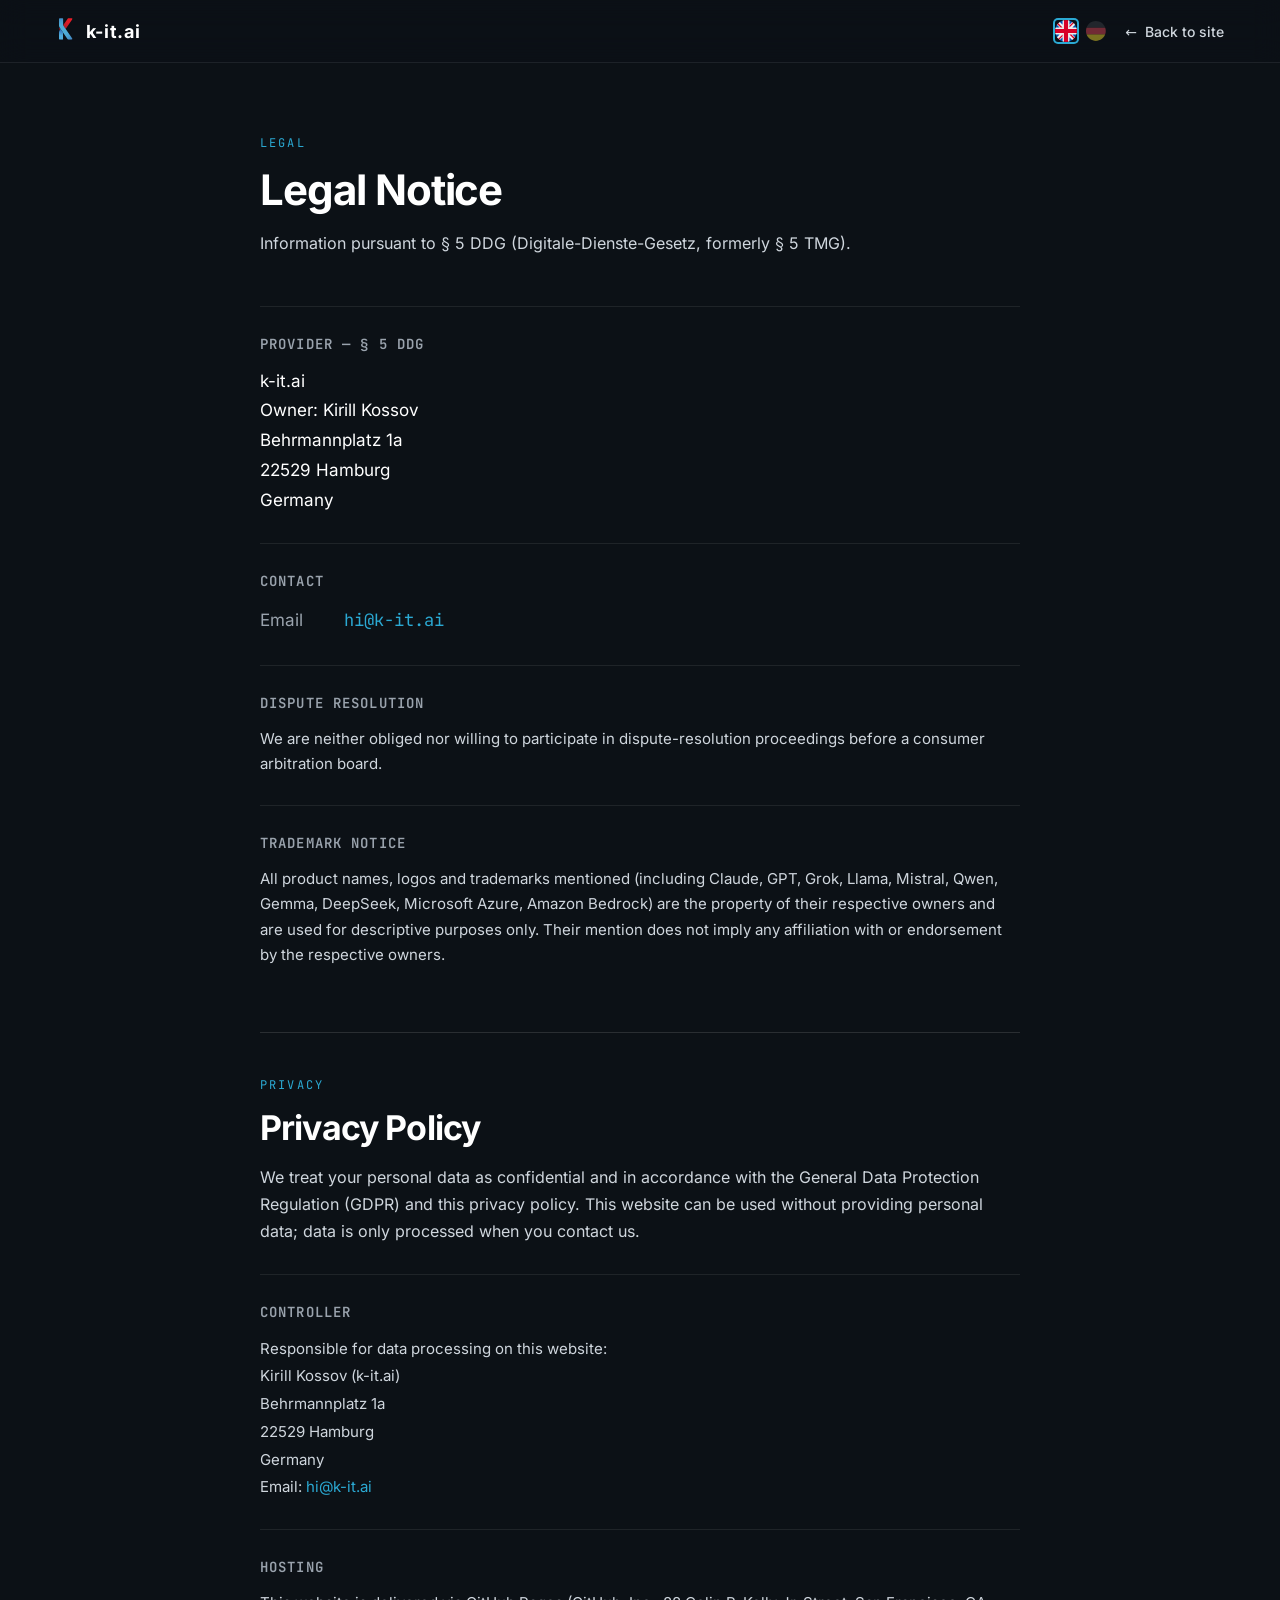
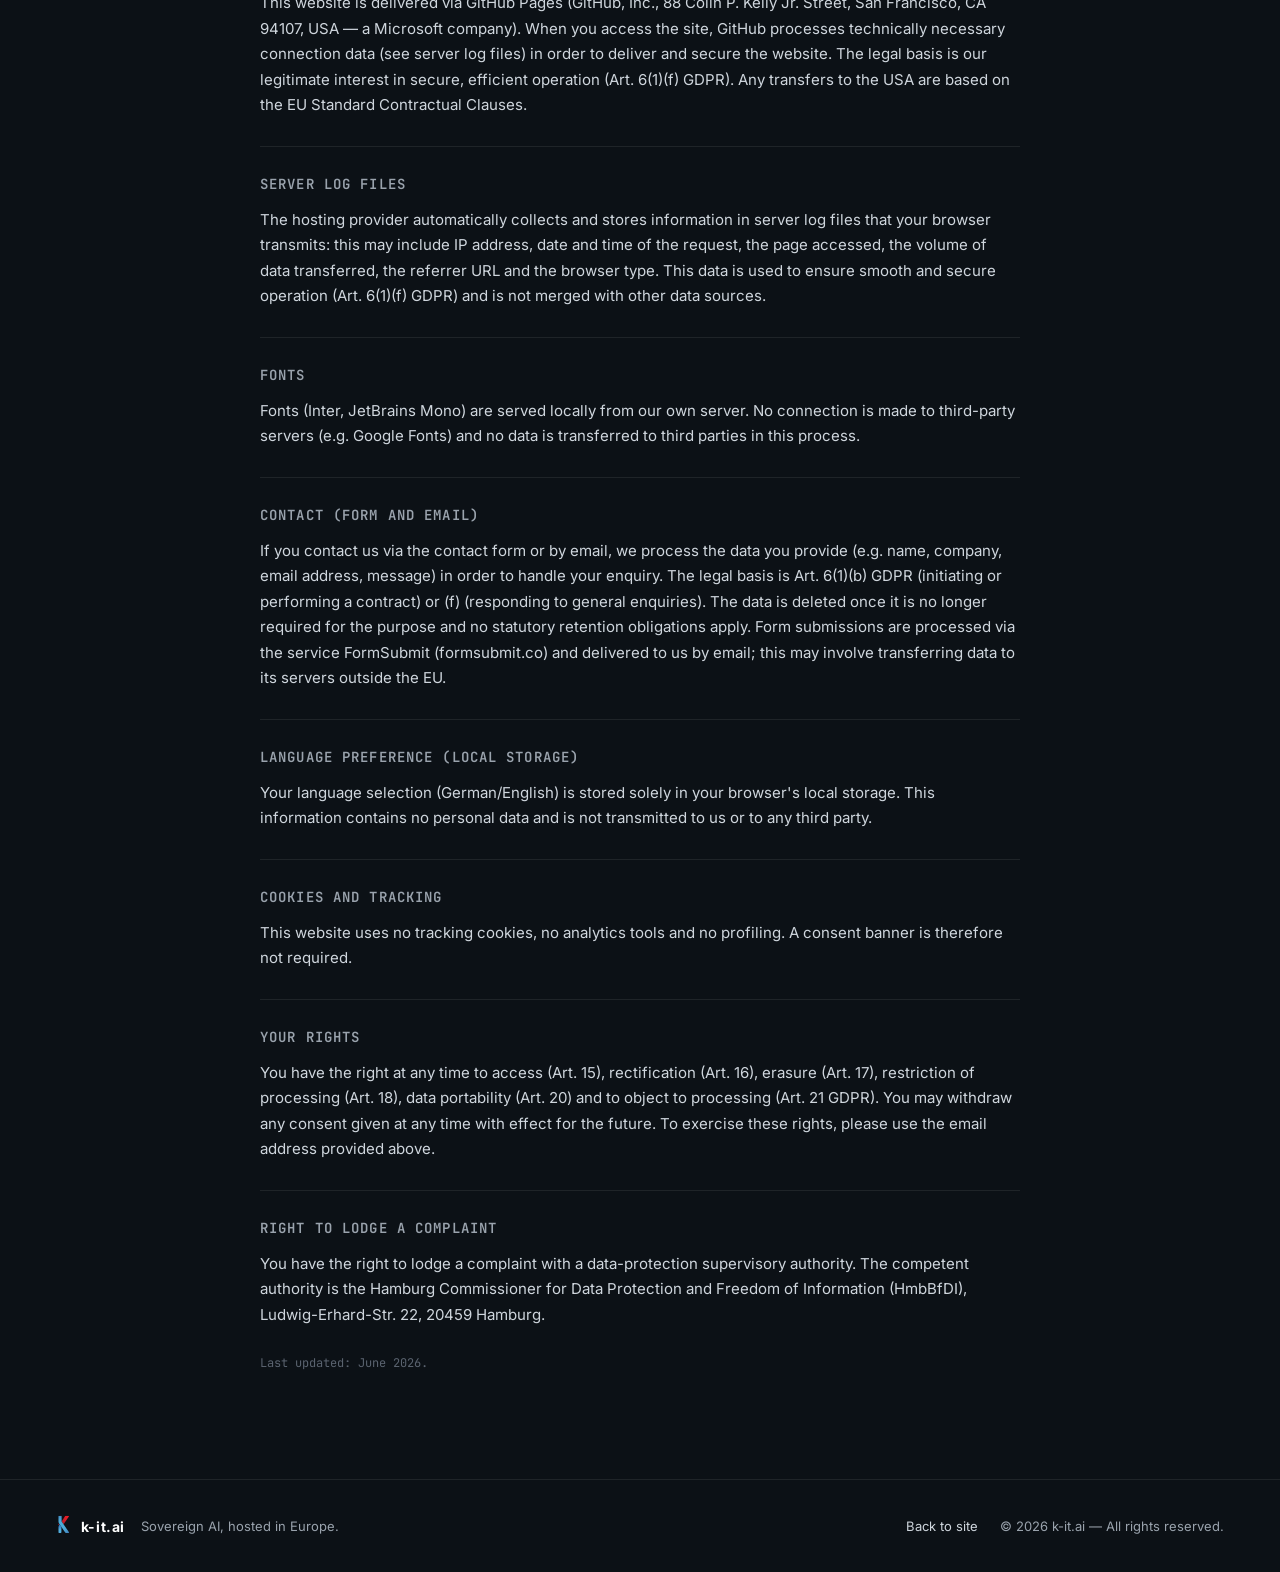
==== commit 19a8154b: "Add files via upload" ====
--- a/legal-notice.html
+++ b/legal-notice.html
@@ -3,13 +3,13 @@
 <head>
 <meta charset="utf-8">
 <meta name="viewport" content="width=device-width, initial-scale=1">
-<title>Impressum & Datenschutz — KOSSOV.IT</title>
-<meta name="description" content="Impressum und Datenschutzerklärung von KOSSOV.IT — Angaben gemäß § 5 DDG und Art. 13 DSGVO.">
-<link rel="canonical" href="https://kossov.it/legal-notice.html">
+<title>Impressum & Datenschutz — k-it.ai</title>
+<meta name="description" content="Impressum und Datenschutzerklärung von k-it.ai — Angaben gemäß § 5 DDG und Art. 13 DSGVO.">
+<link rel="canonical" href="https://k-it.ai/legal-notice.html">
 <meta name="theme-color" content="#0c1116">
 <meta name="robots" content="noindex">
 <link rel="icon" href="assets/favicon.svg" type="image/svg+xml">
-<link rel="apple-touch-icon" href="assets/favicon.svg">
+<link rel="apple-touch-icon" sizes="180x180" href="assets/apple-touch-icon.png">
 <link rel="stylesheet" href="assets/fonts.css">
 <style>
   *,*::before,*::after{box-sizing:border-box;}
@@ -34,8 +34,8 @@
 
   <header class="ln-header" style="position:sticky;top:0;z-index:50;display:flex;align-items:center;justify-content:space-between;padding:16px 56px;border-bottom:1px solid rgba(255,255,255,.08);background:rgba(12,17,22,.82);backdrop-filter:blur(14px);-webkit-backdrop-filter:blur(14px);">
     <a href="index.html" style="display:flex;align-items:center;gap:11px;text-decoration:none;">
-      <img src="assets/k-logo.svg" alt="KOSSOV.IT" style="height:30px;width:auto;display:block;">
-      <span style="font-weight:700;font-size:18px;letter-spacing:.04em;color:#fff;">KOSSOV.IT</span>
+      <img src="assets/k-logo.svg" alt="k-it.ai" style="height:30px;width:auto;display:block;">
+      <span style="font-weight:700;font-size:18px;letter-spacing:.04em;color:#fff;">k-it.ai</span>
     </a>
     <div style="display:flex;align-items:center;gap:18px;">
       <div style="display:flex;gap:8px;align-items:center;">
@@ -54,13 +54,13 @@
 
       <div style="margin-top:48px;border-top:1px solid rgba(255,255,255,.08);padding-top:28px;">
         <h2 data-i18n="ln.provider.h" style="font-size:14px;font-weight:600;font-family:'JetBrains Mono',ui-monospace,'SF Mono',Menlo,monospace;letter-spacing:.08em;text-transform:uppercase;color:#9aa3ad;margin:0 0 14px;">Anbieter &mdash; &sect;&nbsp;5 DDG</h2>
-        <div data-i18n="ln.provider.body" style="font-size:17px;line-height:1.75;color:#fff;">KOSSOV.IT<br>Inhaber: Kirill Kossov<br>Behrmannplatz 1a<br>22529 Hamburg<br>Deutschland</div>
+        <div data-i18n="ln.provider.body" style="font-size:17px;line-height:1.75;color:#fff;">k-it.ai<br>Inhaber: Kirill Kossov<br>Behrmannplatz 1a<br>22529 Hamburg<br>Deutschland</div>
       </div>
 
       <div style="margin-top:28px;border-top:1px solid rgba(255,255,255,.08);padding-top:28px;">
         <h2 data-i18n="ln.contact.h" style="font-size:14px;font-weight:600;font-family:'JetBrains Mono',ui-monospace,'SF Mono',Menlo,monospace;letter-spacing:.08em;text-transform:uppercase;color:#9aa3ad;margin:0 0 14px;">Kontakt</h2>
         <div style="font-size:17px;line-height:1.9;color:#fff;">
-          <div style="display:flex;gap:12px;flex-wrap:wrap;"><span data-i18n="ln.contact.email" style="color:#9aa3ad;min-width:72px;">E-Mail</span><a data-eu="hi" data-ed="kossov.it" href="#" class="mail-link" style="font-family:'JetBrains Mono',ui-monospace,'SF Mono',Menlo,monospace;color:#2ba9d3;text-decoration:none;transition:color .15s;">hi(at)kossov.it</a></div>
+          <div style="display:flex;gap:12px;flex-wrap:wrap;"><span data-i18n="ln.contact.email" style="color:#9aa3ad;min-width:72px;">E-Mail</span><a data-eu="hi" data-ed="k-it.ai" href="#" class="mail-link" style="font-family:'JetBrains Mono',ui-monospace,'SF Mono',Menlo,monospace;color:#2ba9d3;text-decoration:none;transition:color .15s;">hi(at)k-it.ai</a></div>
         </div>
       </div>
 
@@ -82,12 +82,12 @@
 
       <div style="margin-top:28px;border-top:1px solid rgba(255,255,255,.08);padding-top:28px;">
         <h2 data-i18n="ln.pp.controller.h" style="font-size:14px;font-weight:600;font-family:'JetBrains Mono',ui-monospace,'SF Mono',Menlo,monospace;letter-spacing:.08em;text-transform:uppercase;color:#9aa3ad;margin:0 0 14px;">Verantwortlicher</h2>
-        <div data-i18n="ln.pp.controller.b" style="font-size:15px;line-height:1.85;color:#cfd6dd;">Verantwortlich für die Datenverarbeitung auf dieser Website:<br>Kirill Kossov (KOSSOV.IT)<br>Behrmannplatz 1a<br>22529 Hamburg<br>Deutschland<br>E-Mail: <a data-eu="hi" data-ed="kossov.it" href="#" class="mail-link" style="color:#2ba9d3;text-decoration:none;">hi(at)kossov.it</a></div>
+        <div data-i18n="ln.pp.controller.b" style="font-size:15px;line-height:1.85;color:#cfd6dd;">Verantwortlich für die Datenverarbeitung auf dieser Website:<br>Kirill Kossov (k-it.ai)<br>Behrmannplatz 1a<br>22529 Hamburg<br>Deutschland<br>E-Mail: <a data-eu="hi" data-ed="k-it.ai" href="#" class="mail-link" style="color:#2ba9d3;text-decoration:none;">hi(at)k-it.ai</a></div>
       </div>
 
       <div style="margin-top:28px;border-top:1px solid rgba(255,255,255,.08);padding-top:28px;">
         <h2 data-i18n="ln.pp.hosting.h" style="font-size:14px;font-weight:600;font-family:'JetBrains Mono',ui-monospace,'SF Mono',Menlo,monospace;letter-spacing:.08em;text-transform:uppercase;color:#9aa3ad;margin:0 0 14px;">Hosting</h2>
-        <p data-i18n="ln.pp.hosting.b" style="font-size:15px;line-height:1.7;color:#cfd6dd;margin:0;">Diese Website wird bei Cloudflare gehostet (Cloudflare, Inc., 101 Townsend Street, San Francisco, CA 94107, USA). Beim Aufruf der Website verarbeitet Cloudflare technisch notwendige Verbindungsdaten (siehe Server-Logfiles), um die Auslieferung und Sicherheit der Website zu gewährleisten. Rechtsgrundlage ist unser berechtigtes Interesse an einem sicheren und effizienten Betrieb (Art. 6 Abs. 1 lit. f DSGVO). Mit Cloudflare besteht ein Auftragsverarbeitungsvertrag; etwaige Übermittlungen in die USA stützen sich auf die EU-Standardvertragsklauseln.</p>
+        <p data-i18n="ln.pp.hosting.b" style="font-size:15px;line-height:1.7;color:#cfd6dd;margin:0;">Diese Website wird über GitHub Pages bereitgestellt (GitHub, Inc., 88 Colin P. Kelly Jr. Street, San Francisco, CA 94107, USA — ein Unternehmen der Microsoft Corporation). Beim Aufruf der Website verarbeitet GitHub technisch notwendige Verbindungsdaten (siehe Server-Logfiles), um die Auslieferung und Sicherheit der Website zu gewährleisten. Rechtsgrundlage ist unser berechtigtes Interesse an einem sicheren und effizienten Betrieb (Art. 6 Abs. 1 lit. f DSGVO). Etwaige Übermittlungen in die USA stützen sich auf die EU-Standardvertragsklauseln.</p>
       </div>
 
       <div style="margin-top:28px;border-top:1px solid rgba(255,255,255,.08);padding-top:28px;">
@@ -132,12 +132,12 @@
   <footer class="ln-footer" style="padding:34px 56px;display:flex;align-items:center;justify-content:space-between;border-top:1px solid rgba(255,255,255,.08);background:#0c1116;flex-wrap:wrap;gap:16px;">
     <div style="display:flex;align-items:center;gap:10px;">
       <img src="assets/k-logo.svg" alt="" style="height:24px;width:auto;">
-      <span style="font-weight:700;font-size:14px;letter-spacing:.04em;color:#fff;">KOSSOV.IT</span>
+      <span style="font-weight:700;font-size:14px;letter-spacing:.04em;color:#fff;">k-it.ai</span>
       <span data-i18n="footer.tag" style="color:#9aa3ad;font-size:13px;margin-left:6px;">Souveräne KI, gehostet in Europa.</span>
     </div>
     <div style="display:flex;align-items:center;gap:22px;font-size:13px;color:#9aa3ad;flex-wrap:wrap;">
       <a href="index.html" class="footer-link" data-i18n="ln.backfoot" style="color:#cfd6dd;text-decoration:none;transition:color .15s;">Zur Website</a>
-      <span data-i18n="footer.rights">&copy; 2026 KOSSOV.IT &mdash; Alle Rechte vorbehalten.</span>
+      <span data-i18n="footer.rights">&copy; 2026 k-it.ai &mdash; Alle Rechte vorbehalten.</span>
     </div>
   </footer>
 
@@ -145,15 +145,15 @@
 
 <script>
   var I18N_EN = {
-    "meta.title": "Legal Notice & Privacy — KOSSOV.IT",
-    "meta.desc": "Legal notice and privacy policy for KOSSOV.IT — pursuant to § 5 DDG and Art. 13 GDPR.",
+    "meta.title": "Legal Notice & Privacy — k-it.ai",
+    "meta.desc": "Legal notice and privacy policy for k-it.ai — pursuant to § 5 DDG and Art. 13 GDPR.",
     "ln.back": "<span>&larr;</span> Back to site",
     "ln.backfoot": "Back to site",
     "ln.eyebrow": "Legal",
     "ln.h1": "Legal Notice",
     "ln.intro": "Information pursuant to &sect;&nbsp;5 DDG (Digitale-Dienste-Gesetz, formerly &sect;&nbsp;5 TMG).",
     "ln.provider.h": "Provider &mdash; &sect;&nbsp;5 DDG",
-    "ln.provider.body": "KOSSOV.IT<br>Owner: Kirill Kossov<br>Behrmannplatz 1a<br>22529 Hamburg<br>Germany",
+    "ln.provider.body": "k-it.ai<br>Owner: Kirill Kossov<br>Behrmannplatz 1a<br>22529 Hamburg<br>Germany",
     "ln.contact.h": "Contact",
     "ln.contact.email": "Email",
     "ln.dispute.h": "Dispute resolution",
@@ -164,9 +164,9 @@
     "ln.pp.h": "Privacy Policy",
     "ln.pp.intro": "We treat your personal data as confidential and in accordance with the General Data Protection Regulation (GDPR) and this privacy policy. This website can be used without providing personal data; data is only processed when you contact us.",
     "ln.pp.controller.h": "Controller",
-    "ln.pp.controller.b": "Responsible for data processing on this website:<br>Kirill Kossov (KOSSOV.IT)<br>Behrmannplatz 1a<br>22529 Hamburg<br>Germany<br>Email: <a data-eu=\"hi\" data-ed=\"kossov.it\" href=\"#\" class=\"mail-link\" style=\"color:#2ba9d3;text-decoration:none;\">hi(at)kossov.it</a>",
+    "ln.pp.controller.b": "Responsible for data processing on this website:<br>Kirill Kossov (k-it.ai)<br>Behrmannplatz 1a<br>22529 Hamburg<br>Germany<br>Email: <a data-eu=\"hi\" data-ed=\"k-it.ai\" href=\"#\" class=\"mail-link\" style=\"color:#2ba9d3;text-decoration:none;\">hi(at)k-it.ai</a>",
     "ln.pp.hosting.h": "Hosting",
-    "ln.pp.hosting.b": "This website is hosted by Cloudflare (Cloudflare, Inc., 101 Townsend Street, San Francisco, CA 94107, USA). When you access the site, Cloudflare processes technically necessary connection data (see server log files) in order to deliver and secure the website. The legal basis is our legitimate interest in secure, efficient operation (Art. 6(1)(f) GDPR). A data-processing agreement is in place with Cloudflare; any transfers to the USA are based on the EU Standard Contractual Clauses.",
+    "ln.pp.hosting.b": "This website is delivered via GitHub Pages (GitHub, Inc., 88 Colin P. Kelly Jr. Street, San Francisco, CA 94107, USA — a Microsoft company). When you access the site, GitHub processes technically necessary connection data (see server log files) in order to deliver and secure the website. The legal basis is our legitimate interest in secure, efficient operation (Art. 6(1)(f) GDPR). Any transfers to the USA are based on the EU Standard Contractual Clauses.",
     "ln.pp.logs.h": "Server log files",
     "ln.pp.logs.b": "The hosting provider automatically collects and stores information in server log files that your browser transmits: this may include IP address, date and time of the request, the page accessed, the volume of data transferred, the referrer URL and the browser type. This data is used to ensure smooth and secure operation (Art. 6(1)(f) GDPR) and is not merged with other data sources.",
     "ln.pp.fonts.h": "Fonts",
@@ -183,7 +183,7 @@
     "ln.pp.complaint.b": "You have the right to lodge a complaint with a data-protection supervisory authority. The competent authority is the Hamburg Commissioner for Data Protection and Freedom of Information (HmbBfDI), Ludwig-Erhard-Str. 22, 20459 Hamburg.",
     "ln.pp.updated": "Last updated: June 2026.",
     "footer.tag": "Sovereign AI, hosted in Europe.",
-    "footer.rights": "&copy; 2026 KOSSOV.IT &mdash; All rights reserved."
+    "footer.rights": "&copy; 2026 k-it.ai &mdash; All rights reserved."
   };
 
   (function(){
